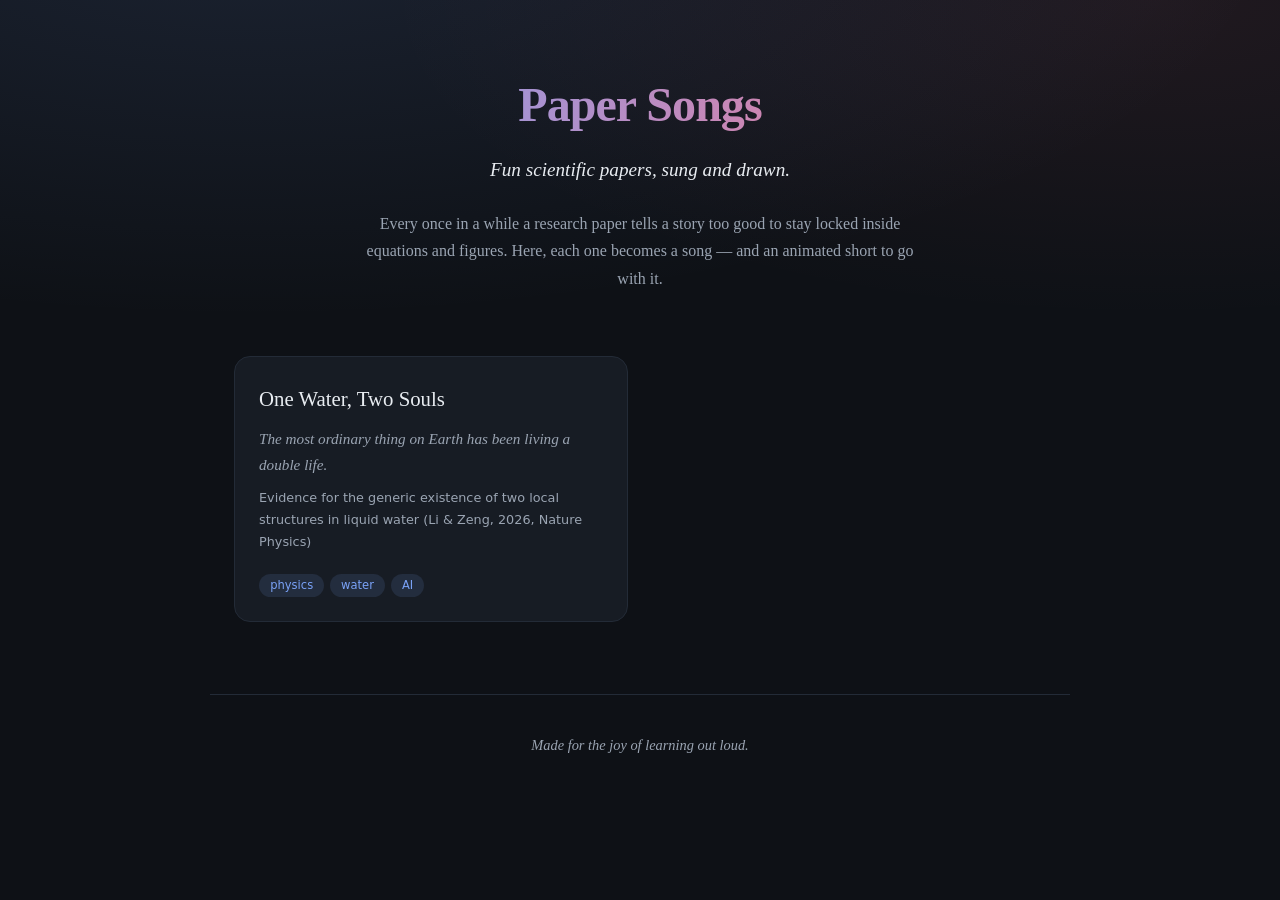
==== index.html @ 278dd41b "Paper Songs: site, pipeline, and One Water, Two Souls Static GitHub Pages site (gallery + song pages" ====
<!DOCTYPE html>
<html lang="en">
<head>
  <meta charset="UTF-8">
  <meta name="viewport" content="width=device-width, initial-scale=1.0">
  <title>Paper Songs</title>
  <link rel="stylesheet" href="assets/style.css">
</head>
<body>
  <header class="site-header hero">
    <h1>Paper Songs</h1>
    <p class="tagline">Fun scientific papers, sung and drawn.</p>
    <p class="intro">Every once in a while a research paper tells a story too good to
    stay locked inside equations and figures. Here, each one becomes a song —
    and an animated short to go with it.</p>
  </header>

  <main>
    <div id="gallery" class="gallery">
      <p class="loading">Loading songs&hellip;</p>
    </div>
  </main>

  <footer class="site-footer">
    <p>Made for the joy of learning out loud.</p>
  </footer>

  <script src="assets/app.js"></script>
  <script>renderGallery();</script>
</body>
</html>
---- assets/style.css ----
:root {
  --bg: #0e1116;
  --surface: #171c24;
  --surface-2: #232b37;
  --text: #e8ecf1;
  --text-dim: #9aa4b2;
  --accent: #7aa2f7;
  --accent-2: #f7768e;
  --radius: 16px;
  --max-width: 860px;
}

* { box-sizing: border-box; }

body {
  margin: 0;
  background: var(--bg);
  background-image:
    radial-gradient(ellipse 80% 50% at 20% -10%, rgba(122, 162, 247, 0.12), transparent),
    radial-gradient(ellipse 60% 40% at 90% 0%, rgba(247, 118, 142, 0.08), transparent);
  background-repeat: no-repeat;
  color: var(--text);
  font-family: Georgia, "Times New Roman", serif;
  line-height: 1.7;
}

a { color: var(--accent); text-decoration: none; }
a:hover { text-decoration: underline; }
a.back { color: var(--text-dim); font-family: system-ui, sans-serif; font-size: 0.9rem; }

.site-header, main, .site-footer {
  max-width: var(--max-width);
  margin: 0 auto;
  padding: 1.5rem;
}

.hero { padding-top: 4rem; padding-bottom: 2.5rem; text-align: center; }

.hero h1 {
  margin: 0;
  font-size: 3rem;
  letter-spacing: -0.02em;
  background: linear-gradient(100deg, var(--accent), var(--accent-2));
  -webkit-background-clip: text;
  background-clip: text;
  color: transparent;
}

.tagline {
  color: var(--text);
  font-style: italic;
  font-size: 1.2rem;
  margin: 0.5rem 0 1.5rem;
}

.intro {
  color: var(--text-dim);
  max-width: 560px;
  margin: 0 auto;
  font-size: 1rem;
}

.loading { color: var(--text-dim); }

/* ---- Gallery ---- */
.gallery {
  display: grid;
  grid-template-columns: repeat(auto-fill, minmax(300px, 1fr));
  gap: 1.5rem;
}

.card {
  display: flex;
  flex-direction: column;
  gap: 0.6rem;
  background: var(--surface);
  border: 1px solid var(--surface-2);
  border-radius: var(--radius);
  padding: 1.5rem;
  color: var(--text);
  transition: transform 0.15s ease, border-color 0.15s ease;
}

.card:hover {
  transform: translateY(-4px);
  border-color: var(--accent);
  text-decoration: none;
}

.card h2 { margin: 0; font-size: 1.3rem; font-weight: normal; }
.card .hook { color: var(--text-dim); font-style: italic; margin: 0; font-size: 0.95rem; }
.card .paper-title {
  color: var(--text-dim);
  font-family: system-ui, sans-serif;
  font-size: 0.8rem;
  margin: 0;
}
.card .tags { margin-top: auto; padding-top: 0.5rem; }

.tag {
  display: inline-block;
  font-family: system-ui, sans-serif;
  font-size: 0.72rem;
  color: var(--accent);
  background: rgba(122, 162, 247, 0.12);
  border-radius: 999px;
  padding: 0.1rem 0.7rem;
  margin-right: 0.35rem;
}

/* ---- Song page ---- */
.song-page h1 {
  margin: 0.5rem 0 0.25rem;
  font-size: 2.2rem;
  font-weight: normal;
  background: linear-gradient(100deg, var(--accent), var(--accent-2));
  -webkit-background-clip: text;
  background-clip: text;
  color: transparent;
}

.song-page .hook {
  color: var(--text-dim);
  font-style: italic;
  font-size: 1.1rem;
  margin-top: 0;
}

.song-page video {
  width: 100%;
  border-radius: var(--radius);
  margin: 1.5rem 0;
  background: #000;
  box-shadow: 0 20px 60px rgba(0, 0, 0, 0.5);
}

.story { font-size: 1.05rem; }
.story p { margin: 0 0 1rem; }

.paper-link {
  color: var(--text-dim);
  font-family: system-ui, sans-serif;
  font-size: 0.9rem;
  border-top: 1px solid var(--surface-2);
  padding-top: 1.25rem;
  margin-top: 1.5rem;
}

.lyrics-box {
  margin: 1.5rem 0;
}

.lyrics-box summary {
  cursor: pointer;
  color: var(--accent);
  font-family: system-ui, sans-serif;
  font-size: 0.95rem;
}

.lyrics {
  background: var(--surface);
  border: 1px solid var(--surface-2);
  border-radius: var(--radius);
  padding: 1.25rem 1.5rem;
  margin-top: 0.75rem;
  white-space: pre-wrap;
  font-size: 1rem;
}

.site-footer {
  color: var(--text-dim);
  font-style: italic;
  font-size: 0.9rem;
  text-align: center;
  border-top: 1px solid var(--surface-2);
  margin-top: 3rem;
}
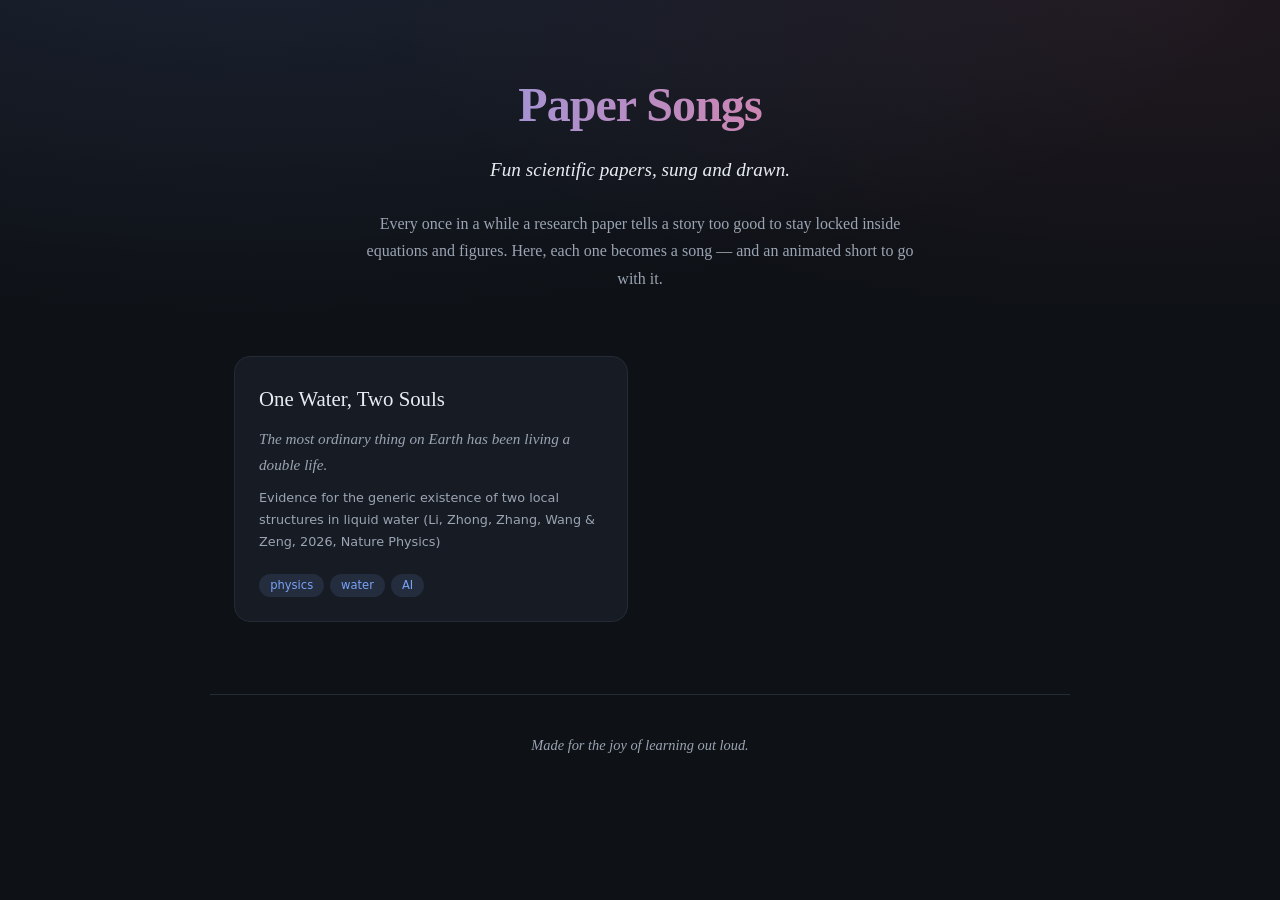
==== commit 4ba2c345: "Clean URLs: single-page routing, no .html in links Gallery lives at the site root and song pages at " ====
--- a/index.html
+++ b/index.html
@@ -7,7 +7,7 @@
   <link rel="stylesheet" href="assets/style.css">
 </head>
 <body>
-  <header class="site-header hero">
+  <header id="home-header" class="site-header hero" hidden>
     <h1>Paper Songs</h1>
     <p class="tagline">Fun scientific papers, sung and drawn.</p>
     <p class="intro">Every once in a while a research paper tells a story too good to
@@ -15,9 +15,16 @@
     and an animated short to go with it.</p>
   </header>
 
+  <header id="song-header" class="site-header" hidden>
+    <p><a class="back" href=".">&larr; All songs</a></p>
+  </header>
+
   <main>
-    <div id="gallery" class="gallery">
+    <div id="gallery" class="gallery" hidden>
       <p class="loading">Loading songs&hellip;</p>
+    </div>
+    <div id="song" class="song-page" hidden>
+      <p class="loading">Loading&hellip;</p>
     </div>
   </main>
 
@@ -26,6 +33,6 @@
   </footer>
 
   <script src="assets/app.js"></script>
-  <script>renderGallery();</script>
+  <script>route();</script>
 </body>
 </html>
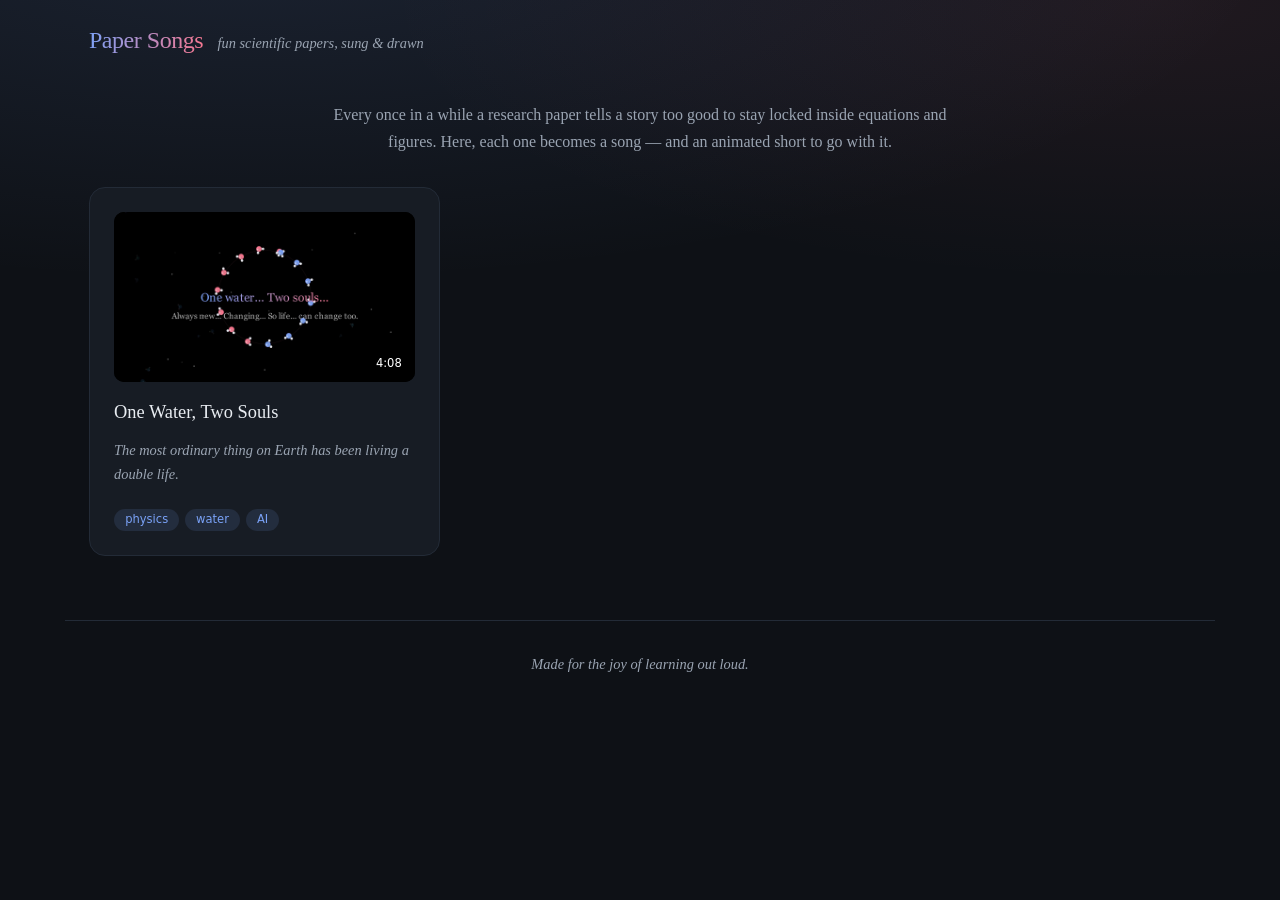
==== commit fa25c1b8: "In-place YouTube-style watch view, no page drill-down Clicking a card expands the video on the same " ====
--- a/index.html
+++ b/index.html
@@ -7,24 +7,25 @@
   <link rel="stylesheet" href="assets/style.css">
 </head>
 <body>
-  <header id="home-header" class="site-header hero" hidden>
-    <h1>Paper Songs</h1>
-    <p class="tagline">Fun scientific papers, sung and drawn.</p>
+  <header class="top-bar">
+    <a class="brand" href="." data-home>Paper Songs</a>
+    <span class="brand-tag">fun scientific papers, sung &amp; drawn</span>
+  </header>
+
+  <section id="hero" class="hero" hidden>
     <p class="intro">Every once in a while a research paper tells a story too good to
     stay locked inside equations and figures. Here, each one becomes a song —
     and an animated short to go with it.</p>
-  </header>
-
-  <header id="song-header" class="site-header" hidden>
-    <p><a class="back" href=".">&larr; All songs</a></p>
-  </header>
+  </section>
 
   <main>
     <div id="gallery" class="gallery" hidden>
       <p class="loading">Loading songs&hellip;</p>
     </div>
-    <div id="song" class="song-page" hidden>
-      <p class="loading">Loading&hellip;</p>
+
+    <div id="watch" class="watch-grid" hidden>
+      <div id="watch-main"></div>
+      <aside id="watch-side"></aside>
     </div>
   </main>
 
@@ -33,6 +34,6 @@
   </footer>
 
   <script src="assets/app.js"></script>
-  <script>route();</script>
+  <script>initApp();</script>
 </body>
 </html>
--- a/assets/style.css
+++ b/assets/style.css
@@ -7,7 +7,7 @@
   --accent: #7aa2f7;
   --accent-2: #f7768e;
   --radius: 16px;
-  --max-width: 860px;
+  --max-width: 1150px;
 }
 
 * { box-sizing: border-box; }
@@ -28,17 +28,21 @@
 a:hover { text-decoration: underline; }
 a.back { color: var(--text-dim); font-family: system-ui, sans-serif; font-size: 0.9rem; }
 
-.site-header, main, .site-footer {
+.top-bar, .hero, main, .site-footer {
   max-width: var(--max-width);
   margin: 0 auto;
-  padding: 1.5rem;
-}
-
-.hero { padding-top: 4rem; padding-bottom: 2.5rem; text-align: center; }
-
-.hero h1 {
-  margin: 0;
-  font-size: 3rem;
+  padding: 1rem 1.5rem;
+}
+
+.top-bar {
+  display: flex;
+  align-items: baseline;
+  gap: 0.9rem;
+  padding-top: 1.25rem;
+}
+
+.brand {
+  font-size: 1.5rem;
   letter-spacing: -0.02em;
   background: linear-gradient(100deg, var(--accent), var(--accent-2));
   -webkit-background-clip: text;
@@ -46,16 +50,19 @@
   color: transparent;
 }
 
-.tagline {
-  color: var(--text);
-  font-style: italic;
-  font-size: 1.2rem;
-  margin: 0.5rem 0 1.5rem;
-}
+.brand:hover { text-decoration: none; }
+
+.brand-tag {
+  color: var(--text-dim);
+  font-style: italic;
+  font-size: 0.9rem;
+}
+
+.hero { padding-top: 1.5rem; padding-bottom: 1rem; text-align: center; }
 
 .intro {
   color: var(--text-dim);
-  max-width: 560px;
+  max-width: 620px;
   margin: 0 auto;
   font-size: 1rem;
 }
@@ -87,15 +94,40 @@
   text-decoration: none;
 }
 
-.card h2 { margin: 0; font-size: 1.3rem; font-weight: normal; }
-.card .hook { color: var(--text-dim); font-style: italic; margin: 0; font-size: 0.95rem; }
-.card .paper-title {
-  color: var(--text-dim);
-  font-family: system-ui, sans-serif;
-  font-size: 0.8rem;
-  margin: 0;
-}
+.card h2 { margin: 0; font-size: 1.15rem; font-weight: normal; }
+.card .hook { color: var(--text-dim); font-style: italic; margin: 0; font-size: 0.9rem; }
 .card .tags { margin-top: auto; padding-top: 0.5rem; }
+
+.thumb {
+  position: relative;
+  aspect-ratio: 16 / 9;
+  border-radius: 10px;
+  overflow: hidden;
+  background: #000;
+  margin-bottom: 0.35rem;
+}
+
+.thumb img {
+  width: 100%;
+  height: 100%;
+  object-fit: cover;
+  display: block;
+  transition: transform 0.25s ease;
+}
+
+.card:hover .thumb img { transform: scale(1.04); }
+
+.duration {
+  position: absolute;
+  bottom: 0.45rem;
+  right: 0.45rem;
+  background: rgba(0, 0, 0, 0.8);
+  color: #fff;
+  font-family: system-ui, sans-serif;
+  font-size: 0.72rem;
+  padding: 0.05rem 0.4rem;
+  border-radius: 4px;
+}
 
 .tag {
   display: inline-block;
@@ -108,10 +140,21 @@
   margin-right: 0.35rem;
 }
 
-/* ---- Song page ---- */
-.song-page h1 {
-  margin: 0.5rem 0 0.25rem;
-  font-size: 2.2rem;
+/* ---- Watch view (YouTube style) ---- */
+.watch-grid {
+  display: grid;
+  grid-template-columns: minmax(0, 1fr) 350px;
+  gap: 1.75rem;
+  align-items: start;
+}
+
+@media (max-width: 880px) {
+  .watch-grid { grid-template-columns: 1fr; }
+}
+
+#watch-main h1 {
+  margin: 0.75rem 0;
+  font-size: 1.55rem;
   font-weight: normal;
   background: linear-gradient(100deg, var(--accent), var(--accent-2));
   -webkit-background-clip: text;
@@ -119,31 +162,106 @@
   color: transparent;
 }
 
-.song-page .hook {
-  color: var(--text-dim);
-  font-style: italic;
-  font-size: 1.1rem;
-  margin-top: 0;
-}
-
-.song-page video {
+#watch-main video {
   width: 100%;
   border-radius: var(--radius);
-  margin: 1.5rem 0;
   background: #000;
   box-shadow: 0 20px 60px rgba(0, 0, 0, 0.5);
 }
 
-.story { font-size: 1.05rem; }
-.story p { margin: 0 0 1rem; }
+.side-card {
+  display: flex;
+  gap: 0.7rem;
+  color: var(--text);
+  margin-bottom: 1rem;
+}
+
+.side-card:hover { text-decoration: none; }
+.side-card:hover h3 { color: var(--accent); }
+
+.side-card .thumb {
+  flex: 0 0 168px;
+  aspect-ratio: 16 / 9;
+  border-radius: 8px;
+  margin-bottom: 0;
+}
+
+.side-meta h3 {
+  margin: 0 0 0.25rem;
+  font-size: 0.95rem;
+  font-weight: normal;
+  line-height: 1.35;
+}
+
+.side-meta p {
+  margin: 0;
+  color: var(--text-dim);
+  font-size: 0.8rem;
+  font-style: italic;
+}
+
+.side-note {
+  color: var(--text-dim);
+  font-style: italic;
+  font-size: 0.9rem;
+  background: var(--surface);
+  border: 1px dashed var(--surface-2);
+  border-radius: var(--radius);
+  padding: 1rem 1.25rem;
+}
+
+/* YouTube-style collapsible description */
+.description {
+  position: relative;
+  background: var(--surface);
+  border: 1px solid var(--surface-2);
+  border-radius: var(--radius);
+  padding: 1rem 1.35rem;
+  font-size: 0.98rem;
+}
+
+.description p { margin: 0 0 0.9rem; }
+.description p:last-child { margin-bottom: 0; }
+
+.description.collapsed {
+  max-height: 8.2rem;
+  overflow: hidden;
+  cursor: pointer;
+}
+
+.description.collapsed::after {
+  content: "";
+  position: absolute;
+  bottom: 0;
+  left: 0;
+  right: 0;
+  height: 3.5rem;
+  background: linear-gradient(transparent, var(--surface));
+  border-radius: 0 0 var(--radius) var(--radius);
+}
+
+.more-btn {
+  display: block;
+  background: none;
+  border: none;
+  color: var(--text-dim);
+  font-family: system-ui, sans-serif;
+  font-size: 0.9rem;
+  cursor: pointer;
+  padding: 0.5rem 0.25rem;
+}
+
+.more-btn:hover { color: var(--text); }
+
+.description .hook { font-style: italic; color: var(--text); margin-bottom: 1rem; }
 
 .paper-link {
   color: var(--text-dim);
   font-family: system-ui, sans-serif;
   font-size: 0.9rem;
   border-top: 1px solid var(--surface-2);
-  padding-top: 1.25rem;
-  margin-top: 1.5rem;
+  padding-top: 1rem;
+  margin-top: 1rem;
 }
 
 .lyrics-box {
